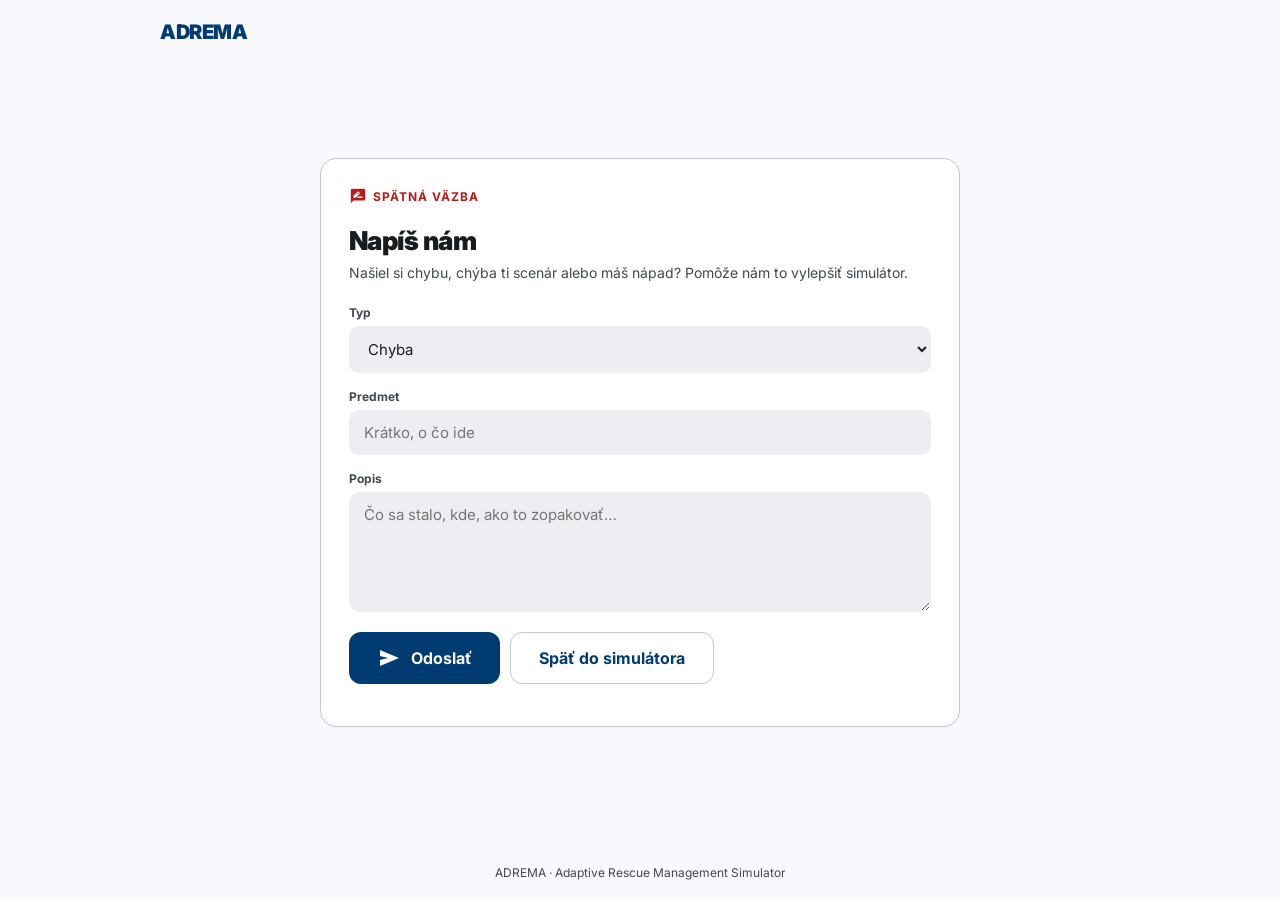
==== feedback.html @ 3da9fcbc "ADREMA – simulátor tiesňovej linky 112 Hlasový hovor s AI volajúcim (Vapi + Claude + ElevenLabs), lo" ====
<!DOCTYPE html>
<html lang="sk">
<head>
  <meta charset="utf-8" />
  <meta name="viewport" content="width=device-width, initial-scale=1" />
  <title>Spätná väzba – ADREMA</title>
  <link href="https://fonts.googleapis.com/css2?family=Inter:wght@400;500;700;900&display=swap" rel="stylesheet" />
  <link href="https://fonts.googleapis.com/css2?family=Material+Symbols+Outlined:wght,FILL@400,0..1&display=swap" rel="stylesheet" />
  <link href="site.css" rel="stylesheet" />
  <script>
    try {
      const theme = localStorage.getItem('theme');
      if (theme === 'dark') document.documentElement.classList.add('dark');
      if (theme === 'light') document.documentElement.classList.add('light');
    } catch (e) { }
  </script>
</head>
<body>
  <header><a class="logo" href="index.html">ADREMA</a></header>

  <main>
    <form class="card" id="fb-form">
      <div class="badge"><span class="material-symbols-outlined">rate_review</span>Spätná väzba</div>
      <h1>Napíš nám</h1>
      <p class="sub">Našiel si chybu, chýba ti scenár alebo máš nápad? Pomôže nám to vylepšiť simulátor.</p>

      <label class="field" for="category">Typ</label>
      <select id="category" required>
        <option value="bug">Chyba</option>
        <option value="scenario">Nový scenár</option>
        <option value="feature">Nová funkcia</option>
        <option value="ui">Dizajn</option>
        <option value="other">Iné</option>
      </select>

      <label class="field" for="subject">Predmet</label>
      <input id="subject" type="text" required maxlength="120" placeholder="Krátko, o čo ide" />

      <label class="field" for="description">Popis</label>
      <textarea id="description" required maxlength="4000" placeholder="Čo sa stalo, kde, ako to zopakovať…"></textarea>

      <div class="row">
        <button class="btn" type="submit"><span class="material-symbols-outlined">send</span>Odoslať</button>
        <a class="btn secondary" href="simulator.html">Späť do simulátora</a>
      </div>
      <p class="note" id="status" role="status" aria-live="polite"></p>
    </form>
  </main>

  <footer>ADREMA · Adaptive Rescue Management Simulator</footer>

  <script>
    // Ukladá sa do rovnakého úložiska, ktoré číta admin v záložke „Spätná väzba“ (adrema_feedbacks)
    document.getElementById('fb-form').addEventListener('submit', (e) => {
      e.preventDefault();
      const status = document.getElementById('status');
      const item = {
        id: Date.now(),
        category: document.getElementById('category').value,
        subject: document.getElementById('subject').value.trim(),
        description: document.getElementById('description').value.trim(),
        user: (() => { try { return localStorage.getItem('adrema_user_name') || 'Anonym'; } catch (err) { return 'Anonym'; } })(),
        date: new Date().toLocaleString('sk-SK'),
        status: 'Nové'
      };
      if (!item.subject || !item.description) return;
      try {
        const list = JSON.parse(localStorage.getItem('adrema_feedbacks') || '[]');
        list.unshift(item);
        localStorage.setItem('adrema_feedbacks', JSON.stringify(list));
        e.target.reset();
        status.className = 'note msg-ok';
        status.textContent = 'Ďakujeme, spätná väzba bola uložená.';
      } catch (err) {
        status.className = 'note';
        status.textContent = 'Uloženie zlyhalo – prehliadač neumožňuje ukladať dáta.';
      }
    });
  </script>
</body>
</html>
---- site.css ----
/* Spoločný vzhľad pre index, login, onboarding a feedback (rovnaké farby ako simulátor) */
:root {
  --primary: #003b72;
  --primary-hover: #00529b;
  --bg: #f9f9fd;
  --text: #191c1e;
  --muted: #424751;
  --card: #ffffff;
  --border: #c2c6d3;
  --field: #edeef1;
  --accent: #ba1a1a;
  --ok: #1b6e3a;
  color-scheme: light;
}
@media (prefers-color-scheme: dark) {
  :root:not(.light) { --primary: #a6c8ff; --primary-hover: #d5e3ff; --bg: #111418; --text: #e2e2e6; --muted: #c2c6d3; --card: #1c2026; --border: #2e3440; --field: #262b33; --accent: #ffb4ab; --ok: #7ddc9a; color-scheme: dark; }
}
:root.dark { --primary: #a6c8ff; --primary-hover: #d5e3ff; --bg: #111418; --text: #e2e2e6; --muted: #c2c6d3; --card: #1c2026; --border: #2e3440; --field: #262b33; --accent: #ffb4ab; --ok: #7ddc9a; color-scheme: dark; }

* { box-sizing: border-box; }
body {
  margin: 0;
  min-height: 100vh;
  display: flex;
  flex-direction: column;
  background: var(--bg);
  color: var(--text);
  font-family: 'Inter', -apple-system, BlinkMacSystemFont, 'Segoe UI', sans-serif;
  padding: 0 20px;
}
header { padding: 20px 0; max-width: 960px; width: 100%; margin: 0 auto; }
.logo { font-weight: 900; font-size: 20px; letter-spacing: -0.02em; color: var(--primary); text-decoration: none; }
main {
  flex: 1;
  display: flex;
  flex-direction: column;
  align-items: center;
  justify-content: center;
  width: 100%;
  max-width: 640px;
  margin: 0 auto;
  padding: 40px 0 64px;
}
footer { text-align: center; font-size: 12px; color: var(--muted); padding: 20px 0; }
.material-symbols-outlined { font-family: 'Material Symbols Outlined'; font-weight: normal; font-style: normal; line-height: 1; display: inline-block; }

.badge {
  display: inline-flex; align-items: center; gap: 6px;
  font-size: 12px; font-weight: 700; letter-spacing: 0.08em; text-transform: uppercase;
  color: var(--accent);
  margin-bottom: 20px;
}
.badge .material-symbols-outlined { font-size: 18px; font-variation-settings: 'FILL' 1; }

.btn {
  display: inline-flex; align-items: center; justify-content: center; gap: 10px;
  background: var(--primary);
  color: var(--bg);
  font: inherit; font-size: 16px; font-weight: 700;
  padding: 14px 28px;
  border: 0; border-radius: 12px;
  text-decoration: none;
  cursor: pointer;
  transition: background 0.15s, transform 0.1s;
}
.btn:hover { background: var(--primary-hover); }
.btn:active { transform: scale(0.97); }
.btn:focus-visible { outline: 3px solid var(--primary-hover); outline-offset: 3px; }
.btn .material-symbols-outlined { font-variation-settings: 'FILL' 1; }
.btn.secondary { background: transparent; color: var(--primary); border: 1px solid var(--border); }
.btn.secondary:hover { background: var(--field); }

.card {
  width: 100%;
  background: var(--card);
  border: 1px solid var(--border);
  border-radius: 16px;
  padding: 28px;
}
.card h1 { font-size: 26px; font-weight: 900; letter-spacing: -0.02em; margin: 0 0 6px; }
.card p.sub { margin: 0 0 22px; color: var(--muted); font-size: 14px; line-height: 1.5; }

label.field { display: block; font-size: 12px; font-weight: 700; color: var(--muted); margin: 0 0 6px; }
input, select, textarea {
  width: 100%;
  font: inherit; font-size: 15px;
  color: var(--text);
  background: var(--field);
  border: 1px solid transparent;
  border-radius: 10px;
  padding: 12px 14px;
  margin-bottom: 16px;
}
input:focus, select:focus, textarea:focus { outline: none; border-color: var(--primary); }
textarea { resize: vertical; min-height: 120px; }
.note { font-size: 12px; color: var(--muted); line-height: 1.5; margin-top: 14px; }
.msg-ok { color: var(--ok); font-weight: 700; }
.row { display: flex; flex-wrap: wrap; gap: 10px; }
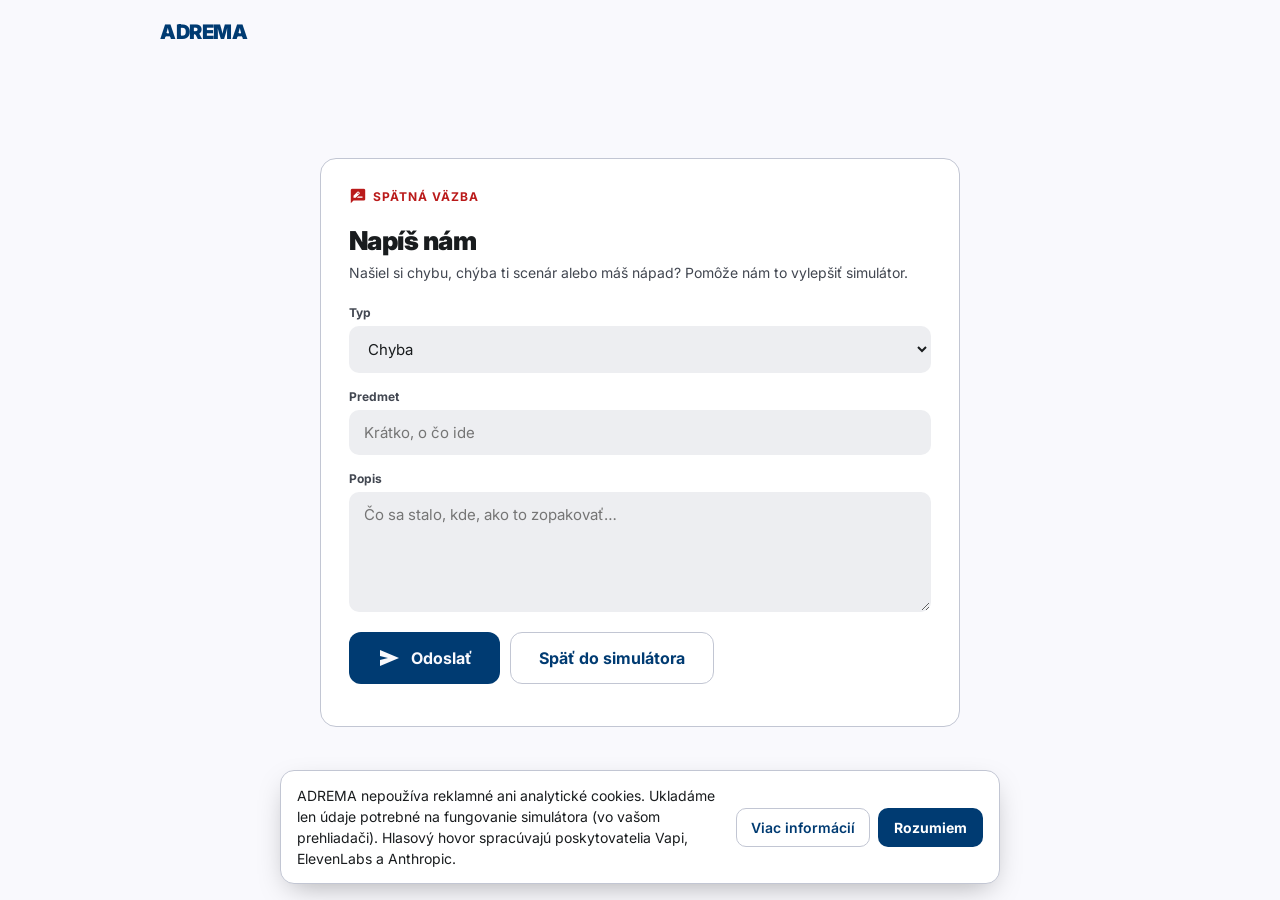
==== commit 8b6fd474: "Osobnosti a hlasy volajúcich, náhodné scenáre, ochrana súkromia - každý z 10 volajúcich má vlastnú o" ====
--- a/feedback.html
+++ b/feedback.html
@@ -14,6 +14,7 @@
       if (theme === 'light') document.documentElement.classList.add('light');
     } catch (e) { }
   </script>
+  <script src="privacy-notice.js" defer></script>
 </head>
 <body>
   <header><a class="logo" href="index.html">ADREMA</a></header>
@@ -47,7 +48,7 @@
     </form>
   </main>
 
-  <footer>ADREMA · Adaptive Rescue Management Simulator</footer>
+  <footer>ADREMA · Adaptive Rescue Management Simulator · <a href="sukromie.html" style="color:inherit">Ochrana súkromia</a></footer>
 
   <script>
     // Ukladá sa do rovnakého úložiska, ktoré číta admin v záložke „Spätná väzba“ (adrema_feedbacks)
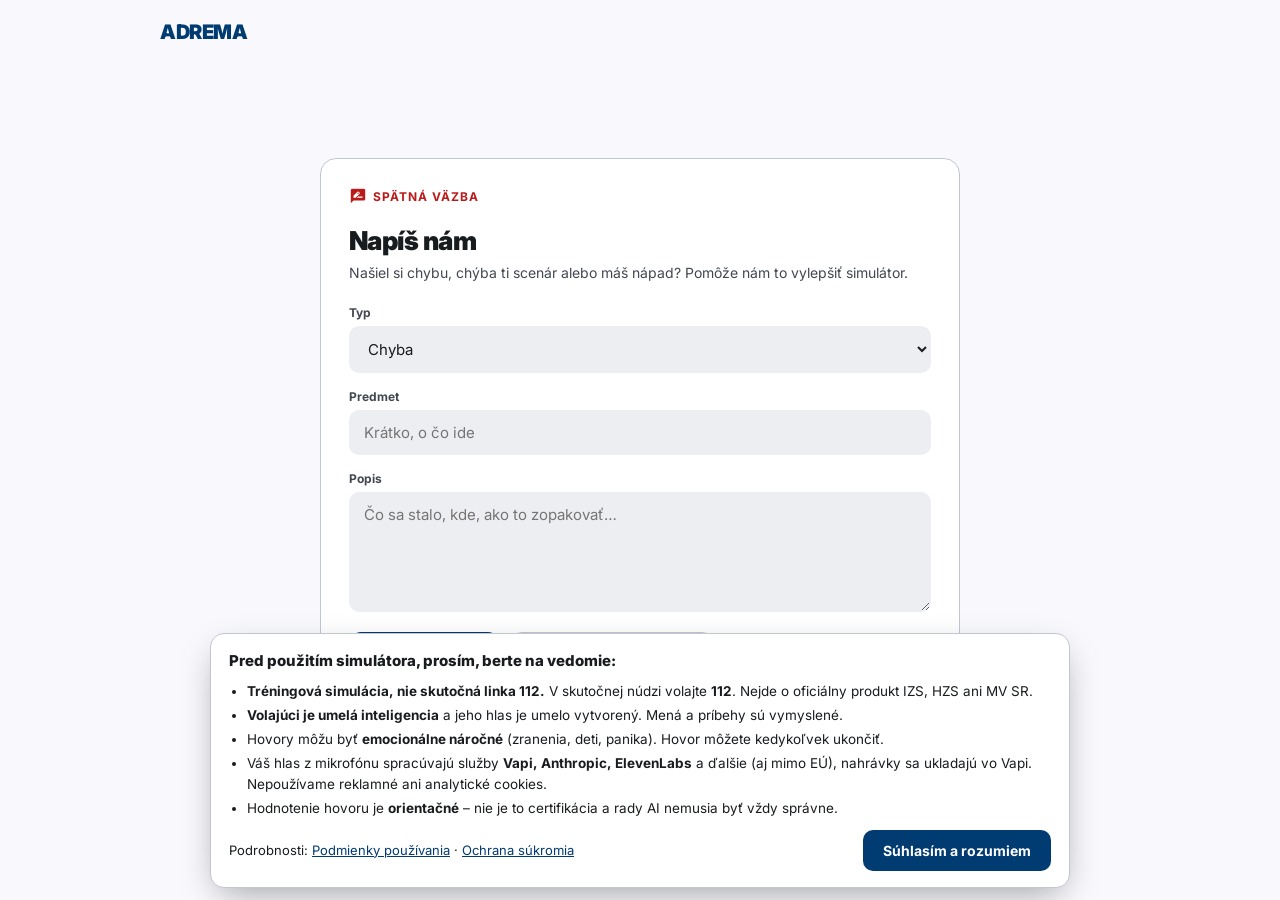
==== commit 5caaaeee: "Spodná lišta so súhlasom, Podmienky používania, doplnená ochrana súkromia - jedna lišta: tréningová " ====
--- a/feedback.html
+++ b/feedback.html
@@ -48,7 +48,7 @@
     </form>
   </main>
 
-  <footer>ADREMA · Adaptive Rescue Management Simulator · <a href="sukromie.html" style="color:inherit">Ochrana súkromia</a></footer>
+  <footer>ADREMA · Adaptive Rescue Management Simulator · <a href="podmienky.html" style="color:inherit">Podmienky používania</a> · <a href="sukromie.html" style="color:inherit">Ochrana súkromia</a></footer>
 
   <script>
     // Ukladá sa do rovnakého úložiska, ktoré číta admin v záložke „Spätná väzba“ (adrema_feedbacks)
